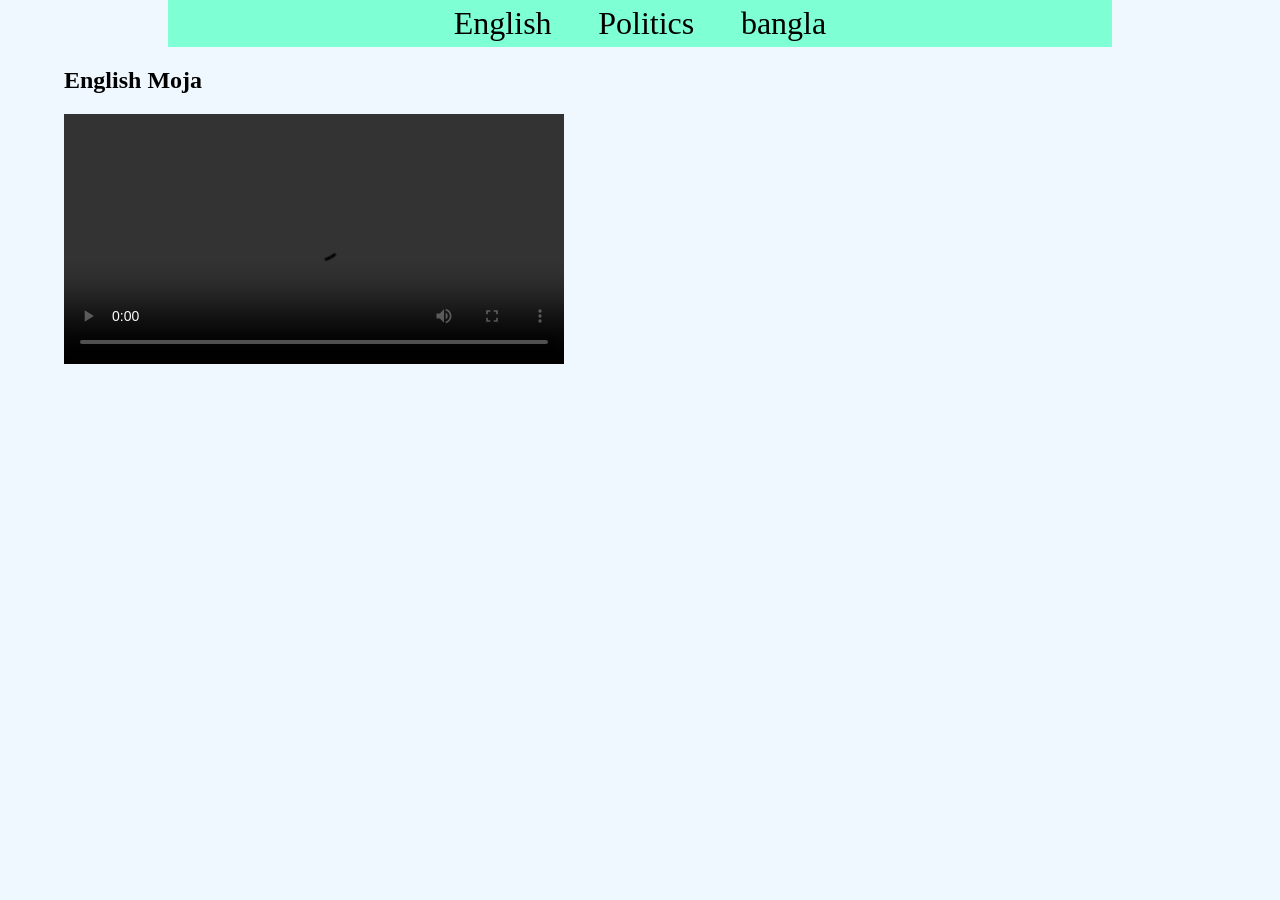
==== index.html @ f64e2b08 "Update project" ====
<!DOCTYPE html>
<html lang="en">
<head>
    <meta charset="UTF-8">
    <meta name="viewport" content="width=device-width, initial-scale=1.0">
    <title>MY personal </title>
</head>
<body style="background-color: aliceblue
; width: 90%; margin: 0 auto;">
    <header> 
        <nav class="" style=" width: 90%;margin: 0 auto;">
            <ul style= " background-color: aquamarine; width: 90%; margin: 0 auto; display: flex; gap: 5%; justify-content: center;  list-style: none; font-size: 2rem; padding: 5px; ">
                <li><a style="text-decoration: none; color: black;" href="english.html">English</a></li>
                <li>Politics</li>
                <li>bangla</li>
            </ul>
        </nav>
    </header>
    <main style="max-width: 1200px;">
        <section>
            <h1> English Moja </h1>
            <div>
               <video controls width="500">
    <source src="./asset/video1.mp4" type="video/mp4">
    আপনার ব্রাউজার ভিডিও সাপোর্ট করে না।
</video>
            </div>
        </section>
    </main>
</body>
</html>
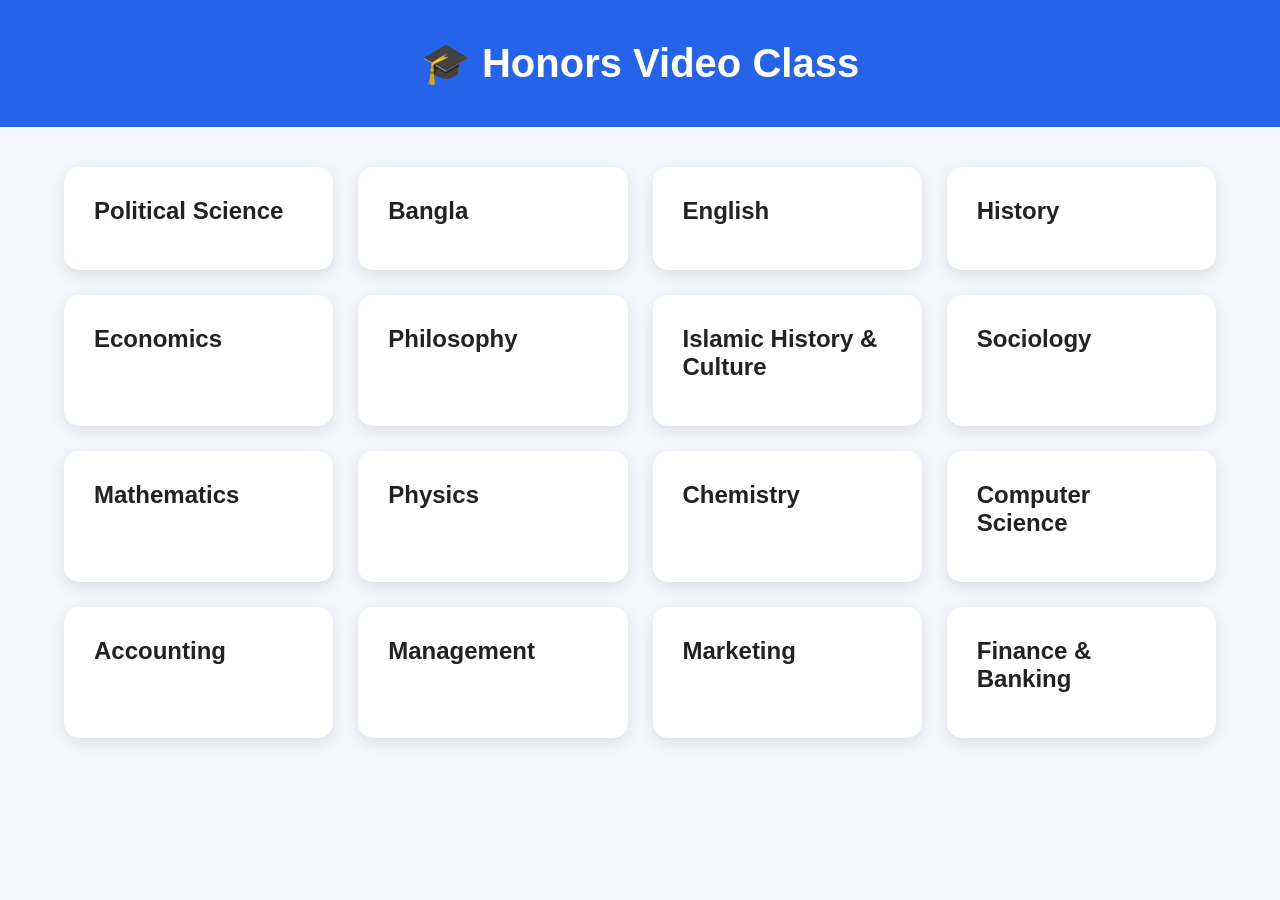
==== commit 01130129: "Update honors video class website" ====
--- a/index.html
+++ b/index.html
@@ -3,29 +3,82 @@
 <head>
     <meta charset="UTF-8">
     <meta name="viewport" content="width=device-width, initial-scale=1.0">
-    <title>MY personal </title>
+    <title>Honors Video Class</title>
+    <link rel="stylesheet" href="style.css">
 </head>
-<body style="background-color: aliceblue
-; width: 90%; margin: 0 auto;">
-    <header> 
-        <nav class="" style=" width: 90%;margin: 0 auto;">
-            <ul style= " background-color: aquamarine; width: 90%; margin: 0 auto; display: flex; gap: 5%; justify-content: center;  list-style: none; font-size: 2rem; padding: 5px; ">
-                <li><a style="text-decoration: none; color: black;" href="english.html">English</a></li>
-                <li>Politics</li>
-                <li>bangla</li>
-            </ul>
-        </nav>
+<body>
+
+    <header>
+        <h1>🎓 Honors Video Class</h1>
     </header>
-    <main style="max-width: 1200px;">
-        <section>
-            <h1> English Moja </h1>
-            <div>
-               <video controls width="500">
-    <source src="./asset/video1.mp4" type="video/mp4">
-    আপনার ব্রাউজার ভিডিও সাপোর্ট করে না।
-</video>
-            </div>
-        </section>
-    </main>
+
+    <section class="subjects">
+
+        <a href="versity.html" class="card">
+            <h2>Political Science</h2>
+        </a>
+
+        <a href="#" class="card">
+            <h2>Bangla</h2>
+        </a>
+
+        <a href="english.html" class="card">
+            <h2>English</h2>
+        </a>
+
+        <a href="#" class="card">
+            <h2>History</h2>
+        </a>
+
+        <a href="#" class="card">
+            <h2>Economics</h2>
+        </a>
+
+        <a href="#" class="card">
+            <h2>Philosophy</h2>
+        </a>
+
+        <a href="#" class="card">
+            <h2>Islamic History & Culture</h2>
+        </a>
+
+        <a href="#" class="card">
+            <h2>Sociology</h2>
+        </a>
+
+        <a href="#" class="card">
+            <h2>Mathematics</h2>
+        </a>
+
+        <a href="#" class="card">
+            <h2>Physics</h2>
+        </a>
+
+        <a href="#" class="card">
+            <h2>Chemistry</h2>
+        </a>
+
+        <a href="#" class="card">
+            <h2>Computer Science</h2>
+        </a>
+
+        <a href="#" class="card">
+            <h2>Accounting</h2>
+        </a>
+
+        <a href="#" class="card">
+            <h2>Management</h2>
+        </a>
+
+        <a href="#" class="card">
+            <h2>Marketing</h2>
+        </a>
+
+        <a href="#" class="card">
+            <h2>Finance & Banking</h2>
+        </a>
+
+    </section>
+
 </body>
 </html>
--- a/style.css
+++ b/style.css
@@ -0,0 +1,65 @@
+@import url('https://fonts.googleapis.com/css2?family=Inter:ital,opsz,wght@0,14..32,100..900;1,14..32,100..900&family=Open+Sans:ital,wght@0,300..800;1,300..800&family=Work+Sans:ital,wght@0,100..900;1,100..900&display=swap');
+
+*{
+    margin:0;
+    padding:0;
+    box-sizing:border-box;
+    font-family:Arial, sans-serif;
+}
+
+body{
+    background:#f4f7fc;
+}
+
+header{
+    background:#2563eb;
+    color:white;
+    text-align:center;
+    padding:40px 20px;
+}
+
+header h1{
+    font-size:40px;
+}
+
+header p{
+    margin-top:10px;
+    font-size:18px;
+}
+
+.subjects{
+    width:90%;
+    margin:40px auto;
+
+    display:grid;
+    grid-template-columns:repeat(auto-fit,minmax(250px,1fr));
+    gap:25px;
+}
+
+.card{
+    background:white;
+    text-decoration:none;
+    color:#222;
+    padding:30px;
+    border-radius:15px;
+    box-shadow:0 5px 15px rgba(0,0,0,.1);
+    transition:.3s;
+}
+
+.card:hover{
+    background:#2563eb;
+    color:white;
+    transform:translateY(-8px);
+}
+
+.card h2{
+    margin-bottom:15px;
+}
+
+.card p{
+    color:#666;
+}
+
+.card:hover p{
+    color:white;
+}
